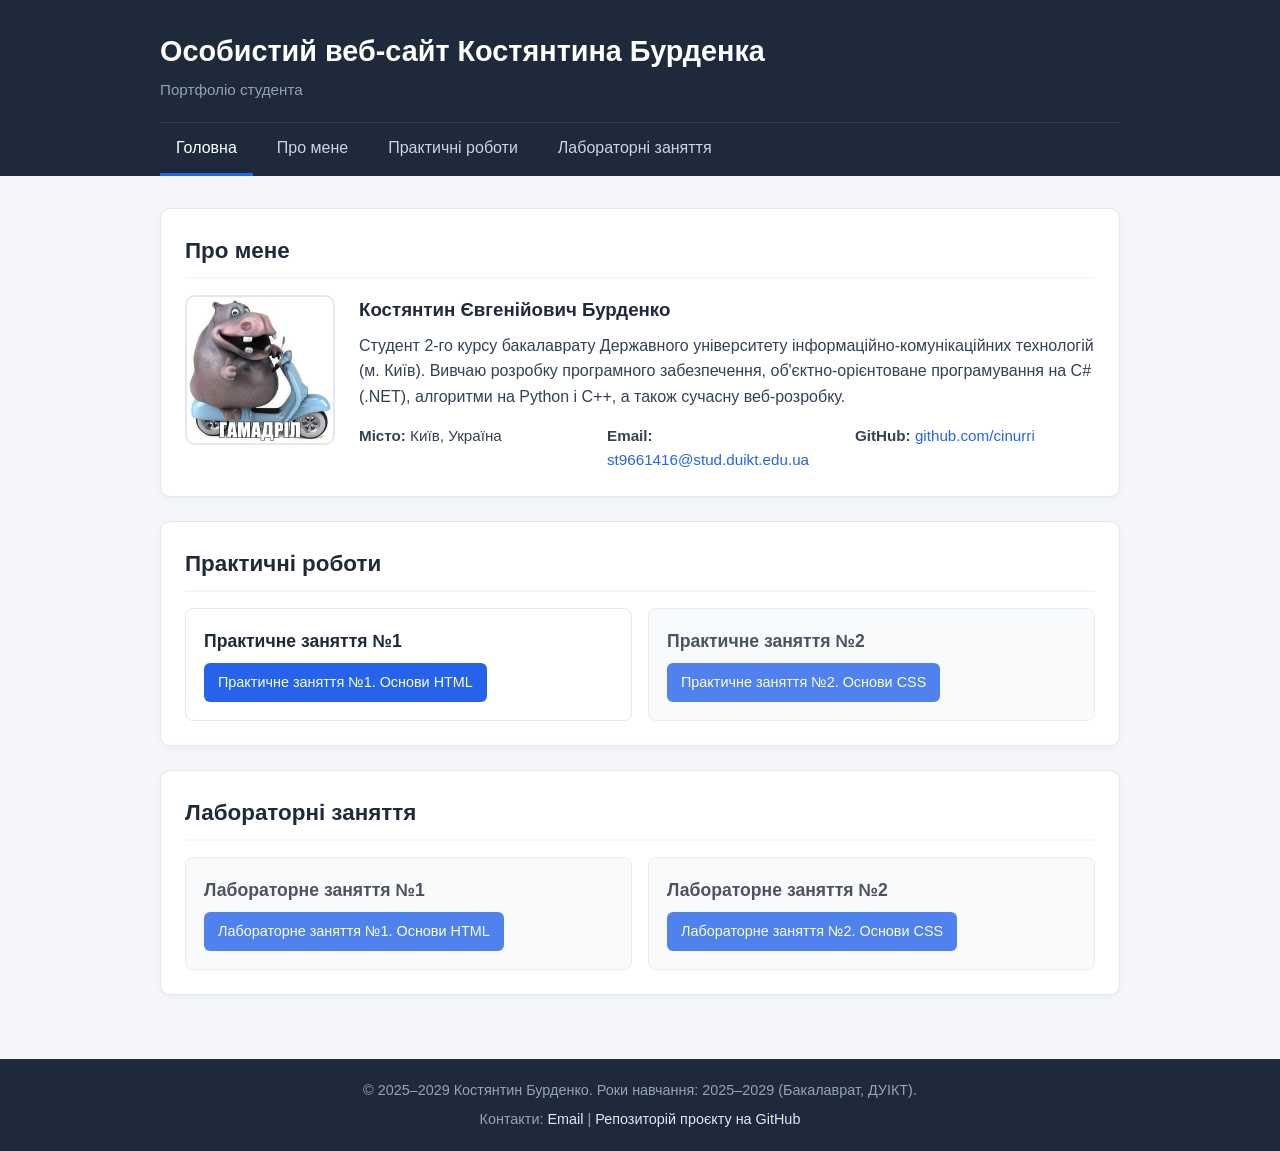
==== index.html @ a43b08cc "pr2 done" ====
<!DOCTYPE html>
<html lang="uk">
<head>
    <meta charset="UTF-8">
    <meta name="viewport" content="width=device-width, initial-scale=1.0">
    <title>Особистий веб-сайт Костянтина Бурденка</title>
    <link rel="stylesheet" href="css/style.css">
</head>
<body>

    <header class="site-header">
        <div class="container">
            <h1>Особистий веб-сайт Костянтина Бурденка</h1>
            <p class="subtitle">Портфоліо студента</p>
            
            <nav class="main-nav" aria-label="Головна навігація">
                <ul>
                    <li><a href="index.html" class="active">Головна</a></li>
                    <li><a href="#about">Про мене</a></li>
                    <li><a href="#practices">Практичні роботи</a></li>
                    <li><a href="#labs">Лабораторні заняття</a></li>
                </ul>
            </nav>
        </div>
    </header>

    <main class="container">
        <section id="about" class="card about-section">
            <h2>Про мене</h2>
            <div class="about-content">
                <img src="img/avatar.jpg" alt="Фото Костянтина Бурденка" class="profile-photo">
                <div class="about-info">
                    <h3>Костянтин Євгенійович Бурденко</h3>
                    <p>
                        Студент 2-го курсу бакалаврату Державного університету інформаційно-комунікаційних технологій (м. Київ). 
                        Вивчаю розробку програмного забезпечення, об'єктно-орієнтоване програмування на C# (.NET), 
                        алгоритми на Python і C++, а також сучасну веб-розробку.
                    </p>
                    <ul class="contact-list">
                        <li><strong>Місто:</strong> Київ, Україна</li>
                        <li><strong>Email:</strong> <a href="st9661416@stud.duikt.edu.ua">st9661416@stud.duikt.edu.ua</a></li>
                        <li><strong>GitHub:</strong> <a href="https://github.com/cinurri" target="_blank" rel="noopener">github.com/cinurri</a></li>
                    </ul>
                </div>
            </div>
        </section>

        <section id="practices" class="card">
            <h2>Практичні роботи</h2>
            <div class="works-grid">
                <article class="work-item">
                    <h3><a href="prs/pr1.html">Практичне заняття №1</a></h3>
                    <a href="prs/pr1.html" class="btn">Практичне заняття №1. Основи HTML</a>
                </article>

                <article class="work-item upcoming">
                    <h3>Практичне заняття №2</h3>
                    <a href="labs/lab1.html" class="btn">Практичне заняття №2. Основи CSS</a>
                </article>
            </div>
        </section>

        <section id="labs" class="card">
            <h2>Лабораторні заняття</h2>
            <div class="works-grid">
                <article class="work-item upcoming">
                    <h3>Лабораторне заняття №1</h3>
                    <a href="labs/lab1.html" class="btn">Лабораторне заняття №1. Основи HTML</a>
                </article>

                <article class="work-item upcoming">
                    <h3>Лабораторне заняття №2</h3>
                    <a href="labs/lab2/lab2.html" class="btn">Лабораторне заняття №2. Основи CSS</a>
                </article>
            </div>
        </section>
    </main>

    <footer class="site-footer">
        <div class="container">
            <p>&copy; 2025–2029 Костянтин Бурденко. Роки навчання: 2025–2029 (Бакалаврат, ДУІКТ).</p>
            <p>
                Контакти: <a href="mailto:k.burdenko@stud.duikt.edu.ua">Email</a> |  
                <a href="https://github.com/kostiantyn-burdenko/web-portfolio" target="_blank" rel="noopener">Репозиторій проєкту на GitHub</a>
            </p>
        </div>
    </footer>

</body>
</html>
---- css/style.css ----
:root {
    --bg-color: #f4f6f9;
    --surface-color: #ffffff;
    --primary-color: #1e293b;
    --accent-color: #2563eb;
    --accent-hover: #1d4ed8;
    --text-color: #334155;
    --muted-text: #64748b;
    --border-color: #e2e8f0;
}

* {
    box-sizing: border-box;
    margin: 0;
    padding: 0;
}

body {
    font-family: -apple-system, BlinkMacSystemFont, "Segoe UI", Roboto, Helvetica, Arial, sans-serif;
    background-color: var(--bg-color);
    color: var(--text-color);
    line-height: 1.6;
    display: flex;
    flex-direction: column;
    min-height: 100vh;
}

.container {
    width: 100%;
    max-width: 1000px;
    margin: 0 auto;
    padding: 0 20px;
}

/* Шапка и навигация */
.site-header {
    background-color: var(--primary-color);
    color: #ffffff;
    padding: 28px 0 0;
    margin-bottom: 32px;
}

.site-header h1 {
    font-size: 1.8rem;
    margin-bottom: 4px;
}

.subtitle {
    color: #94a3b8;
    font-size: 0.95rem;
    margin-bottom: 20px;
}

.main-nav ul {
    list-style: none;
    display: flex;
    flex-wrap: wrap;
    gap: 8px;
    border-top: 1px solid rgba(255, 255, 255, 0.1);
}

.main-nav a {
    display: block;
    padding: 12px 16px;
    color: #cbd5e1;
    text-decoration: none;
    font-weight: 500;
    border-bottom: 3px solid transparent;
    transition: color 0.2s, border-color 0.2s;
}

.main-nav a:hover,
.main-nav a.active {
    color: #ffffff;
    border-bottom-color: var(--accent-color);
}

/* Основной контент */
main {
    flex: 1;
}

.card {
    background-color: var(--surface-color);
    border: 1px solid var(--border-color);
    border-radius: 10px;
    padding: 24px;
    margin-bottom: 24px;
    box-shadow: 0 2px 6px rgba(15, 23, 42, 0.04);
}

.card h2 {
    color: var(--primary-color);
    font-size: 1.4rem;
    margin-bottom: 16px;
    padding-bottom: 8px;
    border-bottom: 2px solid var(--bg-color);
}

/* Секция "Про мене" */
.about-content {
    display: flex;
    gap: 24px;
    align-items: flex-start;
}

.profile-photo {
    width: 150px;
    height: 150px;
    object-fit: cover;
    border-radius: 10px;
    border: 2px solid var(--border-color);
    background-color: #e2e8f0;
    flex-shrink: 0;
}

.about-info h3 {
    color: var(--primary-color);
    margin-bottom: 8px;
}

.about-info p {
    margin-bottom: 14px;
}

.contact-list {
    list-style: none;
    display: grid;
    grid-template-columns: repeat(auto-fit, minmax(220px, 1fr));
    gap: 8px;
    font-size: 0.95rem;
}

.contact-list a {
    color: var(--accent-color);
    text-decoration: none;
}

.contact-list a:hover {
    text-decoration: underline;
}

/* Карточки практических и лабораторных */
.works-grid {
    display: grid;
    grid-template-columns: repeat(auto-fit, minmax(280px, 1fr));
    gap: 16px;
}

.work-item {
    border: 1px solid var(--border-color);
    border-radius: 8px;
    padding: 18px;
    display: flex;
    flex-direction: column;
    justify-content: space-between;
}

.work-item h3 {
    font-size: 1.1rem;
    margin-bottom: 8px;
    color: var(--primary-color);
}

.work-item h3 a {
    color: var(--primary-color);
    text-decoration: none;
}

.work-item h3 a:hover {
    color: var(--accent-color);
}

.work-item p {
    font-size: 0.92rem;
    color: var(--muted-text);
    margin-bottom: 16px;
}

.work-item.upcoming {
    background-color: #f8fafc;
    opacity: 0.8;
}

.btn {
    display: inline-block;
    align-self: flex-start;
    background-color: var(--accent-color);
    color: #ffffff;
    text-decoration: none;
    padding: 8px 14px;
    border-radius: 6px;
    font-size: 0.9rem;
    font-weight: 500;
    transition: background-color 0.2s;
}

.btn:hover {
    background-color: var(--accent-hover);
}

/* Таблица расписания */
.table-note {
    font-size: 0.9rem;
    color: var(--muted-text);
    margin-bottom: 16px;
}

.table-wrapper {
    overflow-x: auto;
}

.schedule-table {
    width: 100%;
    border-collapse: collapse;
    font-size: 0.92rem;
    margin-bottom: 20px;
}

.schedule-table caption {
    font-weight: 600;
    margin-bottom: 10px;
    text-align: left;
    color: var(--primary-color);
}

.schedule-table th,
.schedule-table td {
    border: 1px solid var(--border-color);
    padding: 10px 12px;
    text-align: left;
}

.schedule-table th {
    background-color: var(--primary-color);
    color: #ffffff;
    font-weight: 600;
}

.schedule-table tbody tr:hover {
    background-color: #f8fafc;
}

.week-col {
    background-color: #f1f5f9;
    vertical-align: top;
    white-space: nowrap;
}

.back-link {
    margin-top: 12px;
}

/* Футер */
.site-footer {
    background-color: var(--primary-color);
    color: #94a3b8;
    padding: 20px 0;
    margin-top: 40px;
    font-size: 0.9rem;
    text-align: center;
}

.site-footer p + p {
    margin-top: 6px;
}

.site-footer a {
    color: #e2e8f0;
    text-decoration: none;
}

.site-footer a:hover {
    text-decoration: underline;
}

@media (max-width: 640px) {
    .about-content {
        flex-direction: column;
        align-items: center;
        text-align: center;
    }
}
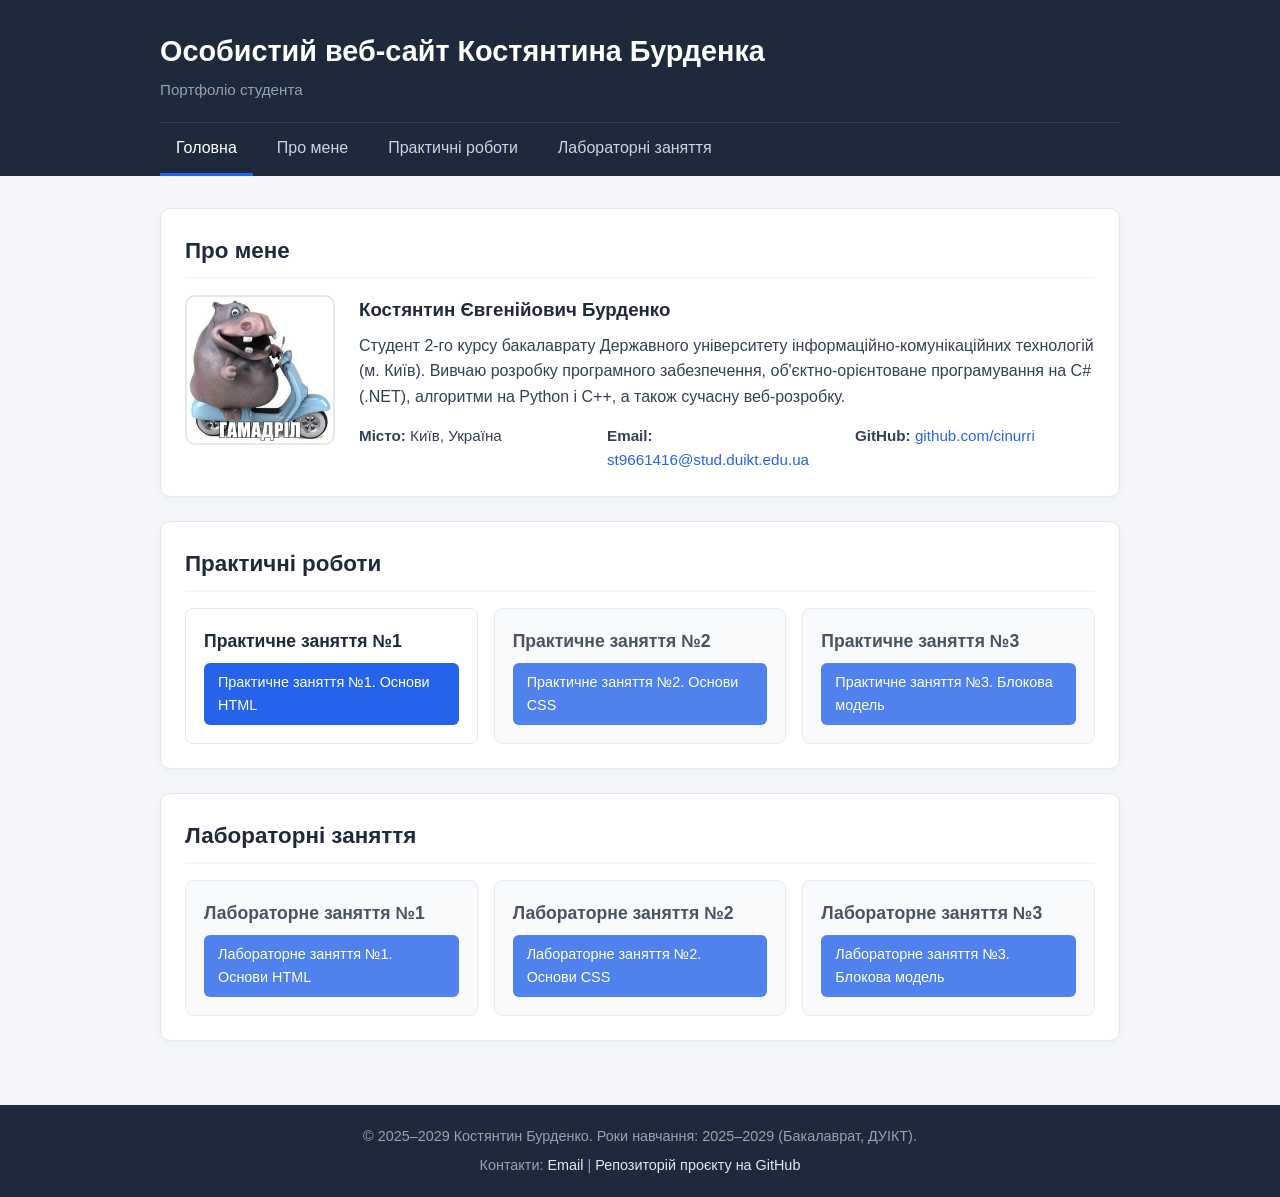
==== commit d739816c: "lab 3 and pr 3 done" ====
--- a/index.html
+++ b/index.html
@@ -57,6 +57,11 @@
                     <h3>Практичне заняття №2</h3>
                     <a href="labs/lab1.html" class="btn">Практичне заняття №2. Основи CSS</a>
                 </article>
+
+                <article class="work-item upcoming">
+                    <h3>Практичне заняття №3</h3>
+                    <a href="prs/pr3/lab3pr.html" class="btn">Практичне заняття №3. Блокова модель</a>
+                </article>
             </div>
         </section>
 
@@ -71,6 +76,11 @@
                 <article class="work-item upcoming">
                     <h3>Лабораторне заняття №2</h3>
                     <a href="labs/lab2/lab2.html" class="btn">Лабораторне заняття №2. Основи CSS</a>
+                </article>
+
+                <article class="work-item upcoming">
+                    <h3>Лабораторне заняття №3</h3>
+                    <a href="labs/lab3/lab3pr.html" class="btn">Лабораторне заняття №3. Блокова модель</a>
                 </article>
             </div>
         </section>
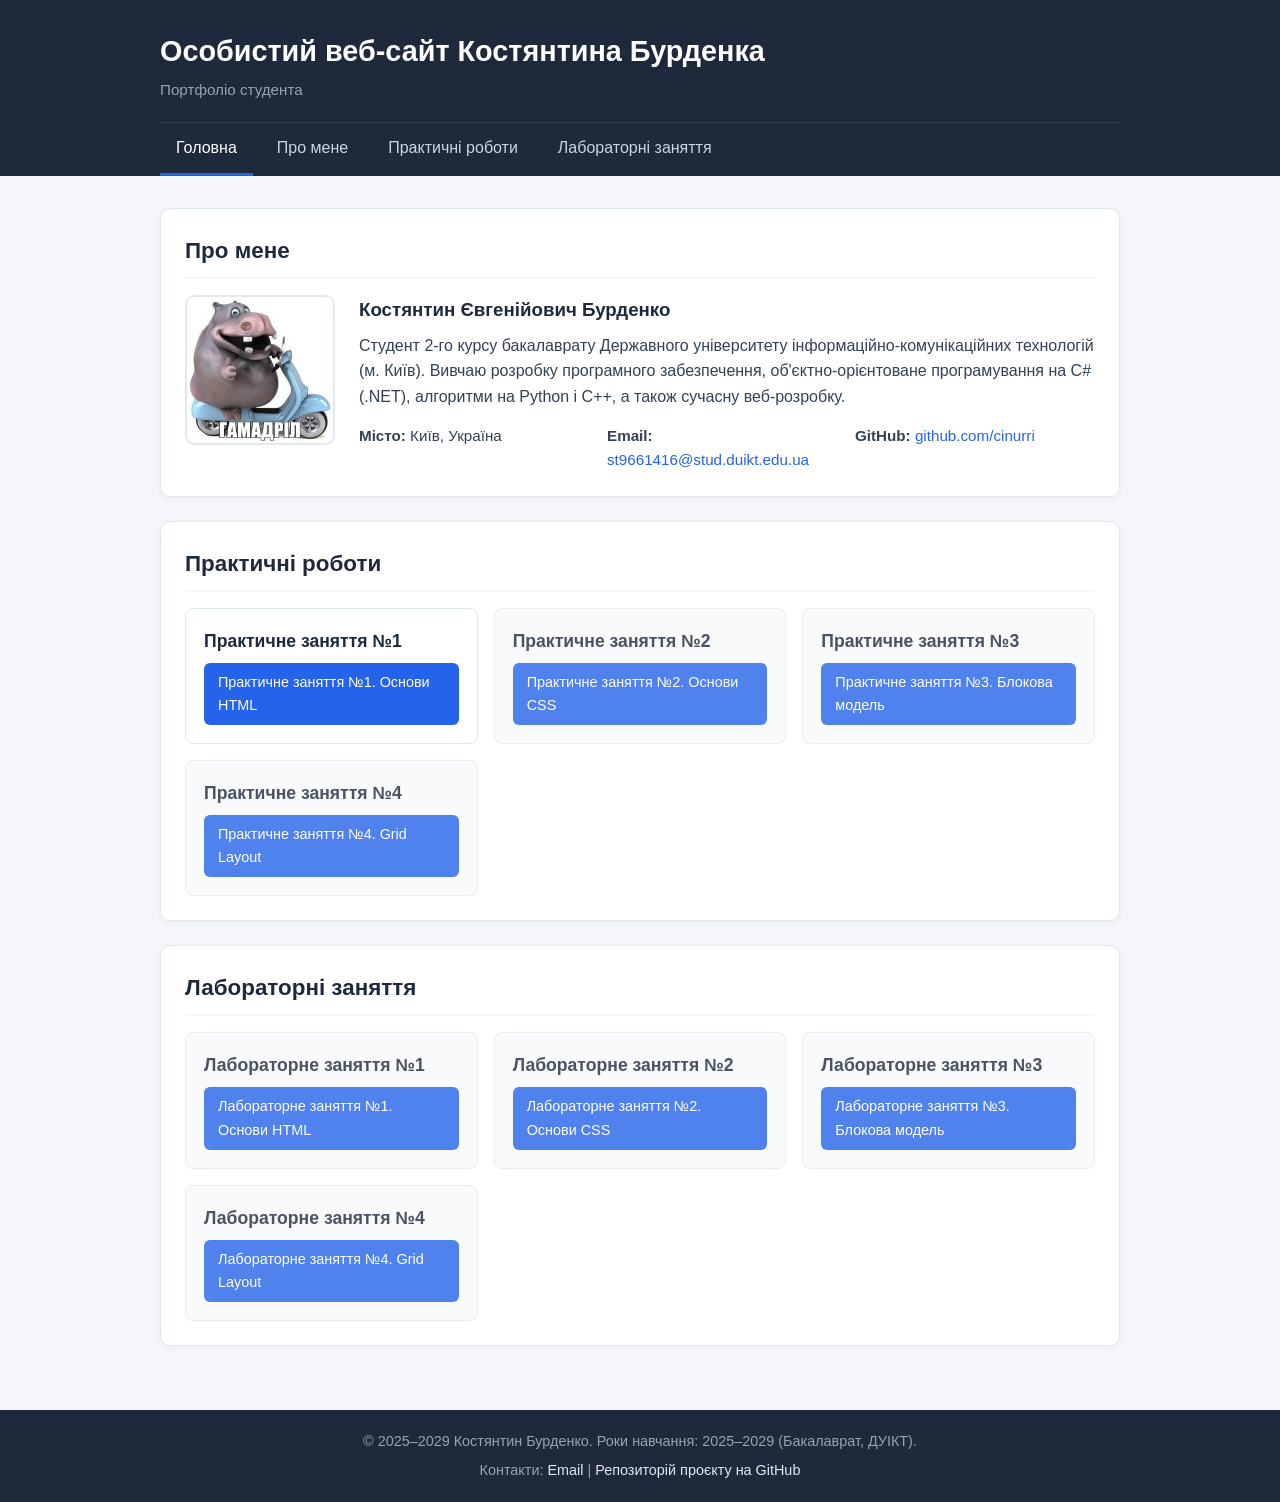
==== commit 6a91bb27: "pr4 done + pr1 fix" ====
--- a/index.html
+++ b/index.html
@@ -55,12 +55,17 @@
 
                 <article class="work-item upcoming">
                     <h3>Практичне заняття №2</h3>
-                    <a href="labs/lab1.html" class="btn">Практичне заняття №2. Основи CSS</a>
+                    <a href="prs/pr2/pr2.html" class="btn">Практичне заняття №2. Основи CSS</a>
                 </article>
 
                 <article class="work-item upcoming">
                     <h3>Практичне заняття №3</h3>
                     <a href="prs/pr3/lab3pr.html" class="btn">Практичне заняття №3. Блокова модель</a>
+                </article>
+
+                <article class="work-item upcoming">
+                    <h3>Практичне заняття №4</h3>
+                    <a href="prs/pr4/pr4.html" class="btn">Практичне заняття №4. Grid Layout</a>
                 </article>
             </div>
         </section>
@@ -82,6 +87,11 @@
                     <h3>Лабораторне заняття №3</h3>
                     <a href="labs/lab3/lab3pr.html" class="btn">Лабораторне заняття №3. Блокова модель</a>
                 </article>
+
+                <article class="work-item upcoming">
+                    <h3>Лабораторне заняття №4</h3>
+                    <a href="labs/lab4/lab4.html" class="btn">Лабораторне заняття №4. Grid Layout</a>
+                </article>
             </div>
         </section>
     </main>
@@ -90,8 +100,8 @@
         <div class="container">
             <p>&copy; 2025–2029 Костянтин Бурденко. Роки навчання: 2025–2029 (Бакалаврат, ДУІКТ).</p>
             <p>
-                Контакти: <a href="mailto:k.burdenko@stud.duikt.edu.ua">Email</a> |  
-                <a href="https://github.com/kostiantyn-burdenko/web-portfolio" target="_blank" rel="noopener">Репозиторій проєкту на GitHub</a>
+                Контакти: <a href="mailto:st9661416@stud.duikt.edu.ua">Email</a> |  
+                <a href="https://github.com/cinurri/web-design" target="_blank" rel="noopener">Репозиторій проєкту на GitHub</a>
             </p>
         </div>
     </footer>
--- a/css/style.css
+++ b/css/style.css
@@ -32,7 +32,6 @@
     padding: 0 20px;
 }
 
-/* Шапка и навигация */
 .site-header {
     background-color: var(--primary-color);
     color: #ffffff;
@@ -75,7 +74,6 @@
     border-bottom-color: var(--accent-color);
 }
 
-/* Основной контент */
 main {
     flex: 1;
 }
@@ -97,7 +95,6 @@
     border-bottom: 2px solid var(--bg-color);
 }
 
-/* Секция "Про мене" */
 .about-content {
     display: flex;
     gap: 24px;
@@ -140,14 +137,14 @@
     text-decoration: underline;
 }
 
-/* Карточки практических и лабораторных */
 .works-grid {
     display: grid;
-    grid-template-columns: repeat(auto-fit, minmax(280px, 1fr));
+    grid-template-columns: repeat(3, minmax(0, 1fr));
     gap: 16px;
 }
 
 .work-item {
+    min-width: 0;
     border: 1px solid var(--border-color);
     border-radius: 8px;
     padding: 18px;
@@ -199,7 +196,6 @@
     background-color: var(--accent-hover);
 }
 
-/* Таблица расписания */
 .table-note {
     font-size: 0.9rem;
     color: var(--muted-text);
@@ -251,7 +247,6 @@
     margin-top: 12px;
 }
 
-/* Футер */
 .site-footer {
     background-color: var(--primary-color);
     color: #94a3b8;
@@ -274,10 +269,20 @@
     text-decoration: underline;
 }
 
+@media (max-width: 820px) {
+    .works-grid {
+        grid-template-columns: repeat(2, minmax(0, 1fr));
+    }
+}
+
 @media (max-width: 640px) {
     .about-content {
         flex-direction: column;
         align-items: center;
         text-align: center;
     }
+
+    .works-grid {
+        grid-template-columns: 1fr;
+    }
 }
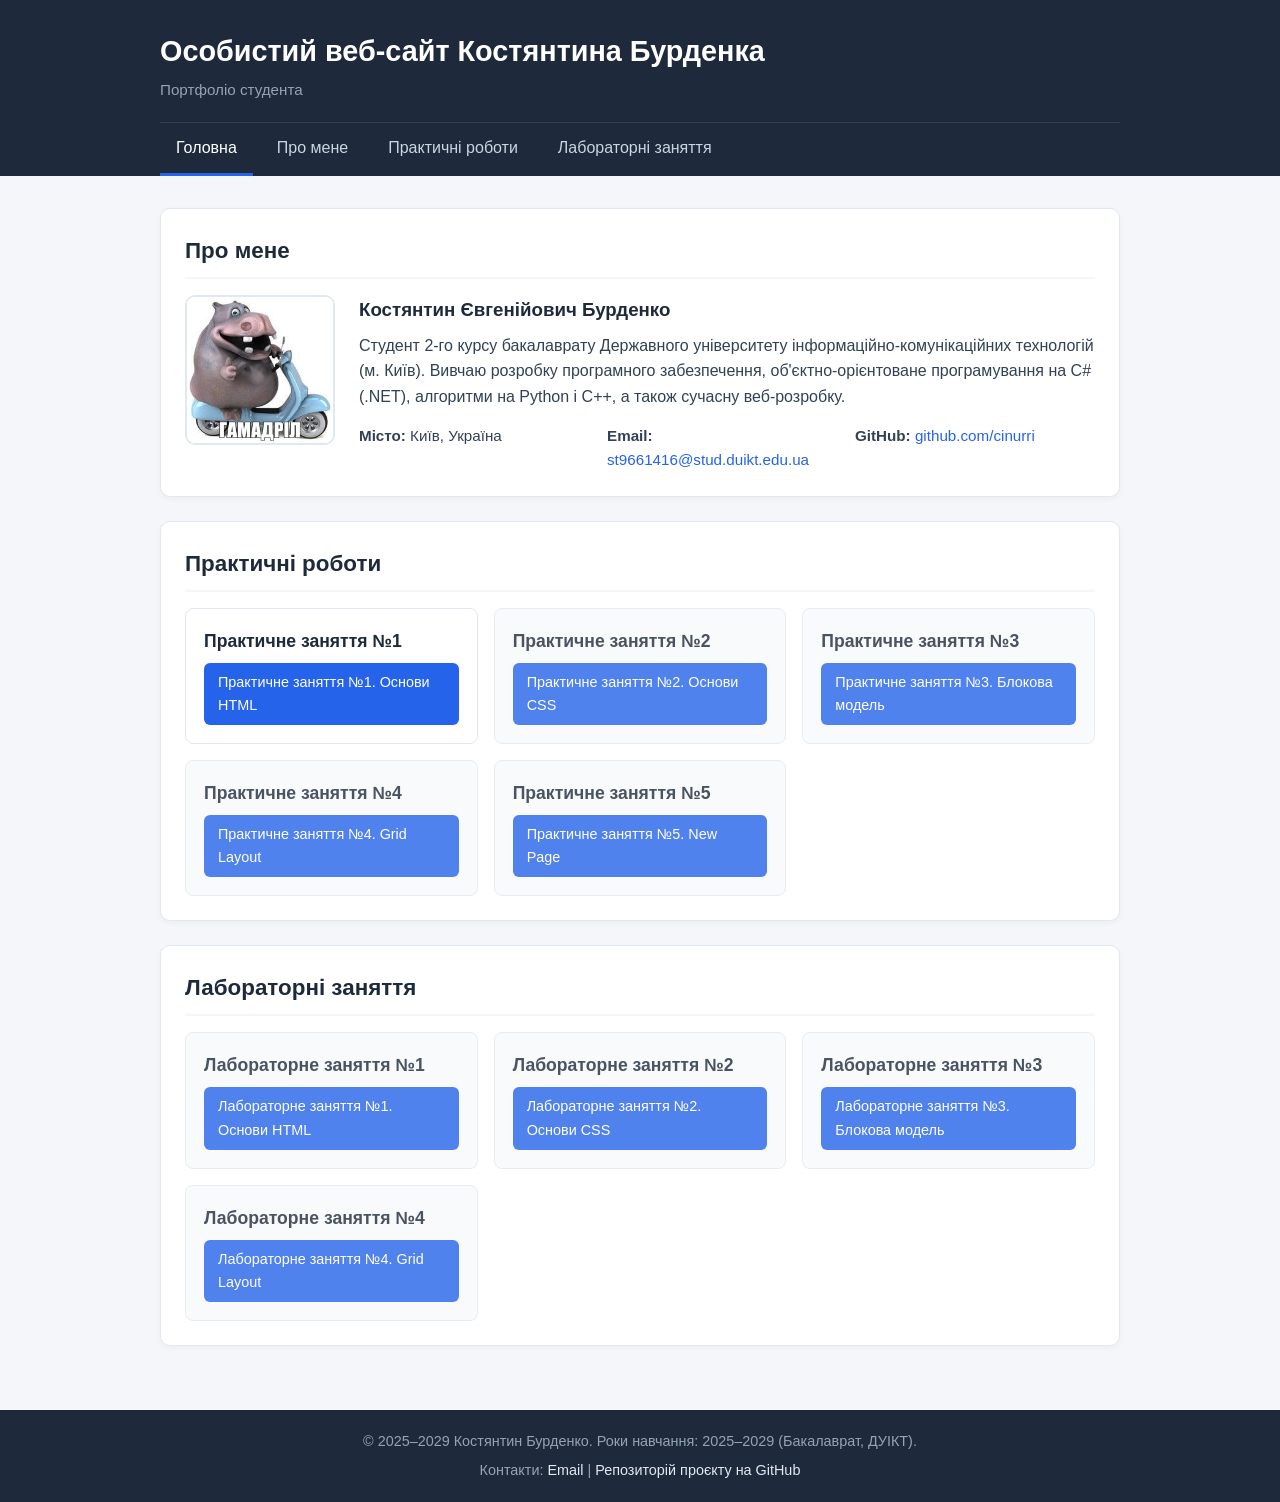
==== commit f1ca90f1: "lab_pr5 done as pr5; added link on main page" ====
--- a/index.html
+++ b/index.html
@@ -67,6 +67,11 @@
                     <h3>Практичне заняття №4</h3>
                     <a href="prs/pr4/pr4.html" class="btn">Практичне заняття №4. Grid Layout</a>
                 </article>
+
+                <article class="work-item upcoming">
+                    <h3>Практичне заняття №5</h3>
+                    <a href="prs/pr5/pr5.html" class="btn">Практичне заняття №5. New Page</a>
+                </article>
             </div>
         </section>
 
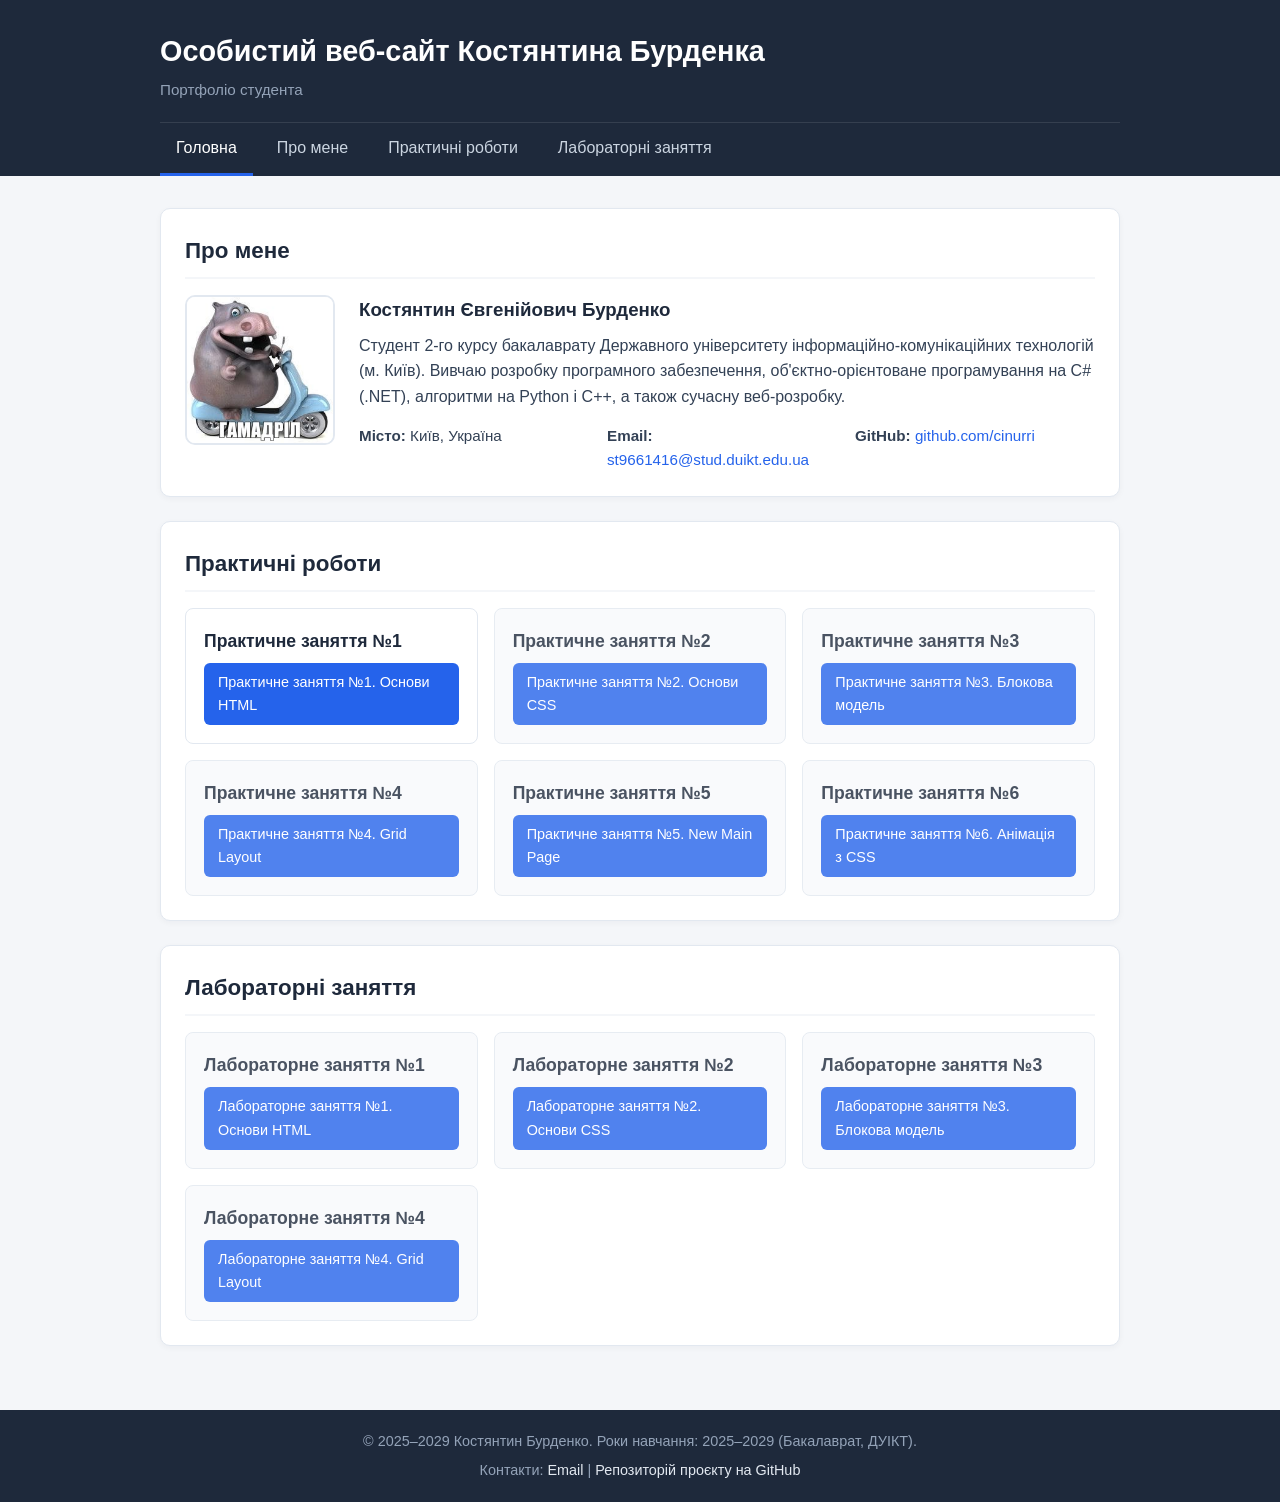
==== commit 507daf75: "lab_pr6 done" ====
--- a/index.html
+++ b/index.html
@@ -70,7 +70,12 @@
 
                 <article class="work-item upcoming">
                     <h3>Практичне заняття №5</h3>
-                    <a href="prs/pr5/pr5.html" class="btn">Практичне заняття №5. New Page</a>
+                    <a href="prs/pr5/pr5.html" class="btn">Практичне заняття №5. New Main Page</a>
+                </article>
+
+                <article class="work-item upcoming">
+                    <h3>Практичне заняття №6</h3>
+                    <a href="prs/pr6/pr6.html" class="btn">Практичне заняття №6. Анімація з CSS</a>
                 </article>
             </div>
         </section>
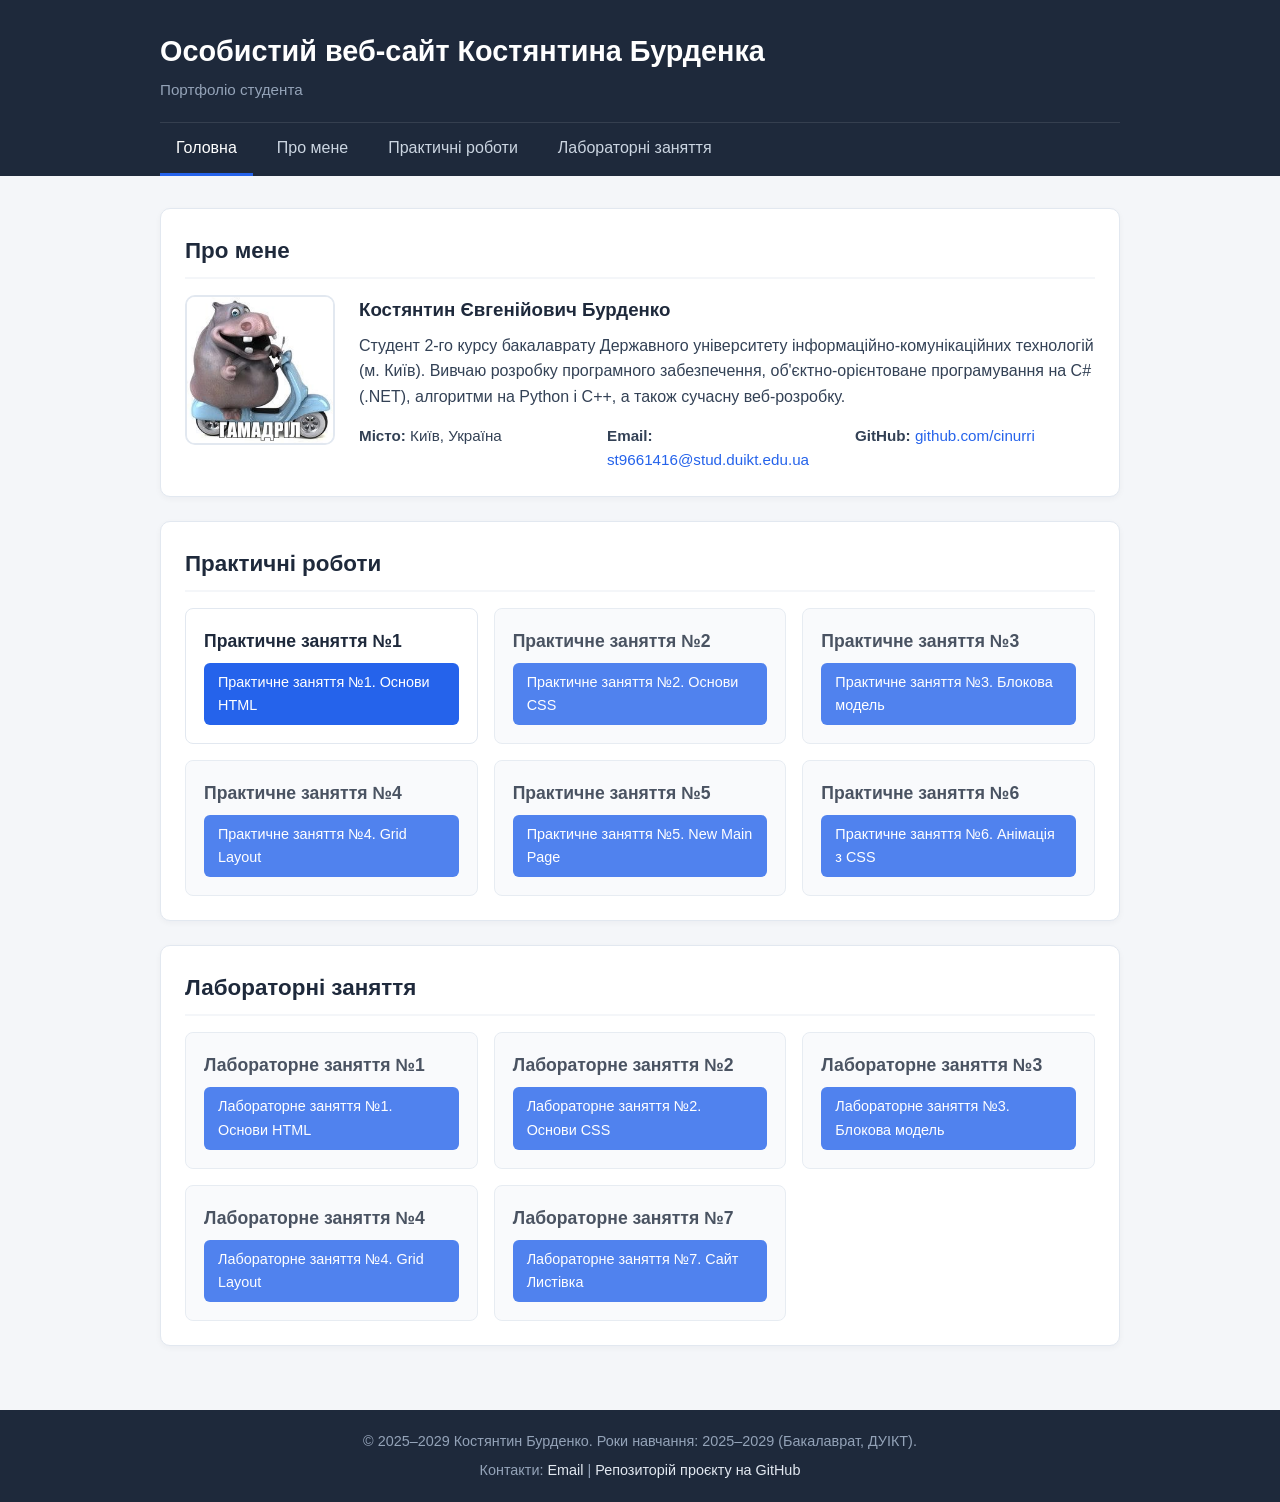
==== commit ebd75d1b: "several minor changes + addded link for lab 7 on main page" ====
--- a/index.html
+++ b/index.html
@@ -102,6 +102,11 @@
                     <h3>Лабораторне заняття №4</h3>
                     <a href="labs/lab4/lab4.html" class="btn">Лабораторне заняття №4. Grid Layout</a>
                 </article>
+
+                <article class="work-item upcoming">
+                    <h3>Лабораторне заняття №7</h3>
+                    <a href="labs/lab7/lab7.html" class="btn">Лабораторне заняття №7. Сайт Листiвка</a>
+                </article>
             </div>
         </section>
     </main>
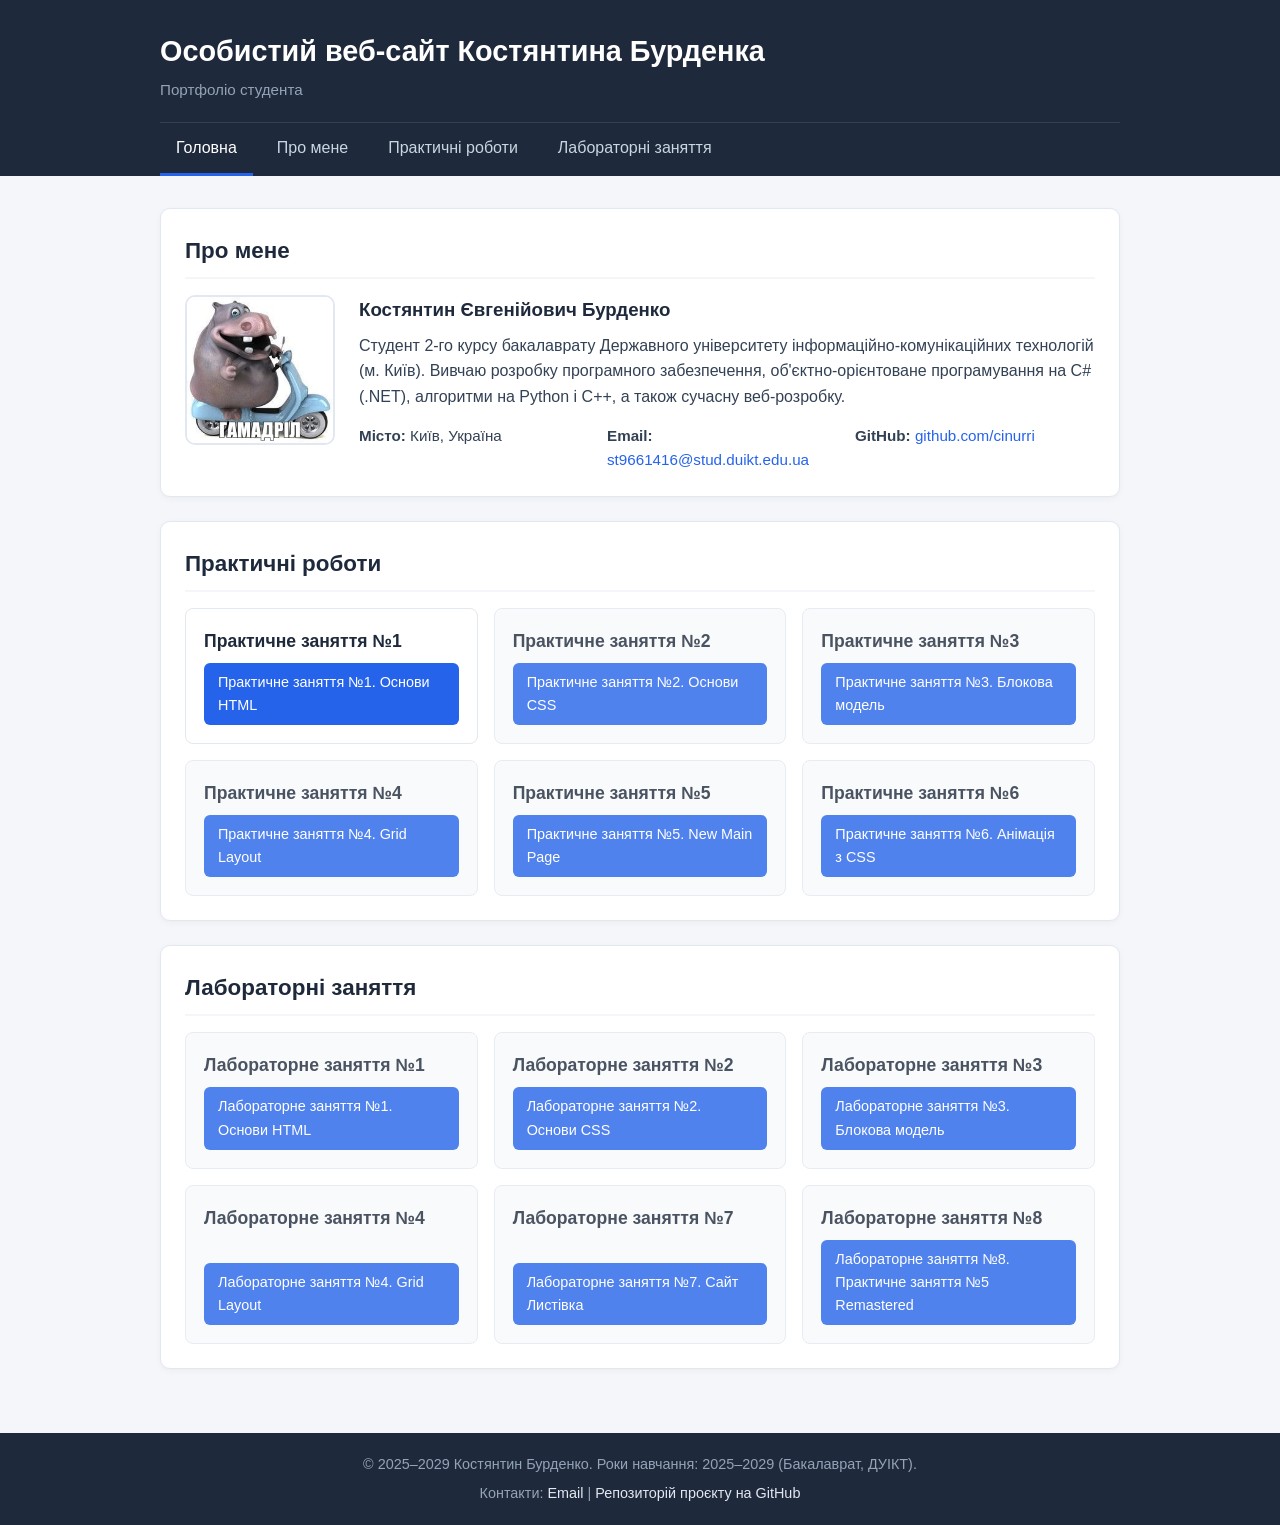
==== commit e07113df: "lab 8 done" ====
--- a/index.html
+++ b/index.html
@@ -107,6 +107,11 @@
                     <h3>Лабораторне заняття №7</h3>
                     <a href="labs/lab7/lab7.html" class="btn">Лабораторне заняття №7. Сайт Листiвка</a>
                 </article>
+
+                <article class="work-item upcoming">
+                    <h3>Лабораторне заняття №8</h3>
+                    <a href="labs/lab8/lab8.html" class="btn">Лабораторне заняття №8. Практичне заняття №5 Remastered</a>
+                </article>
             </div>
         </section>
     </main>
